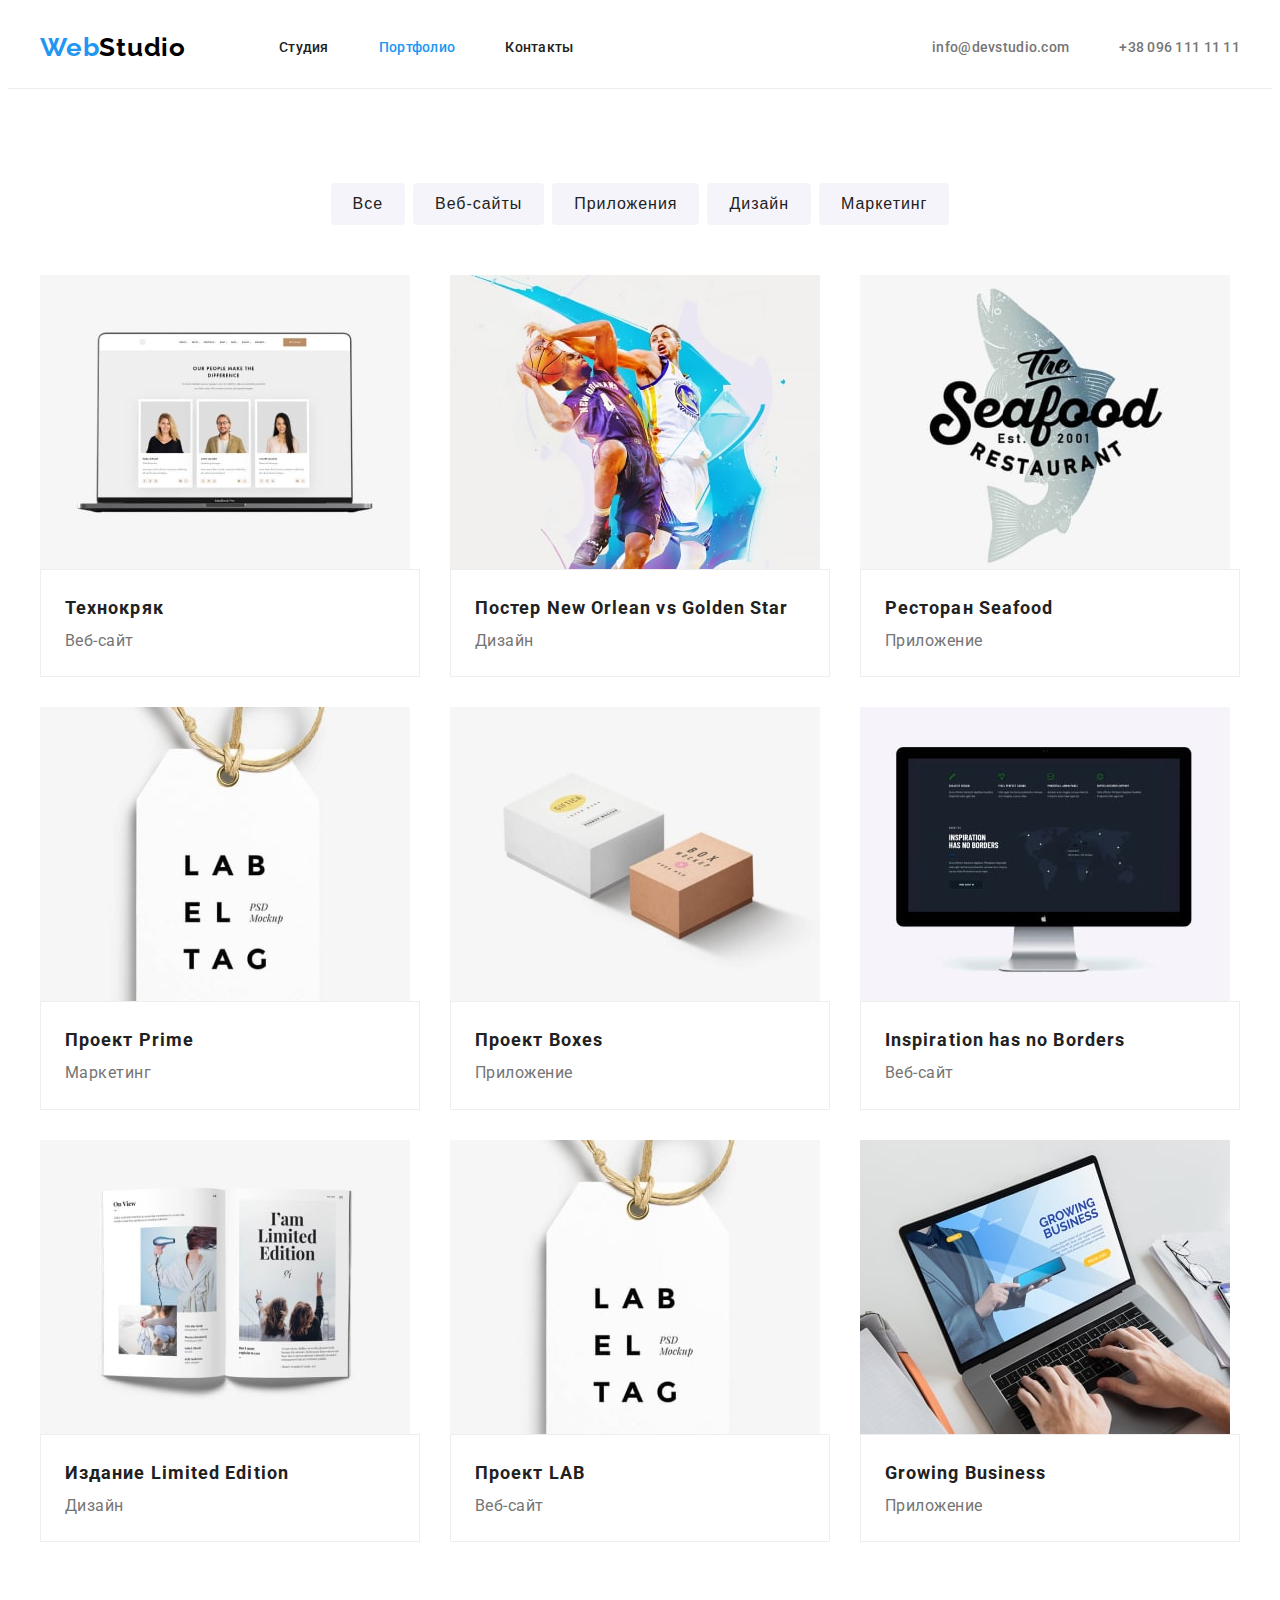
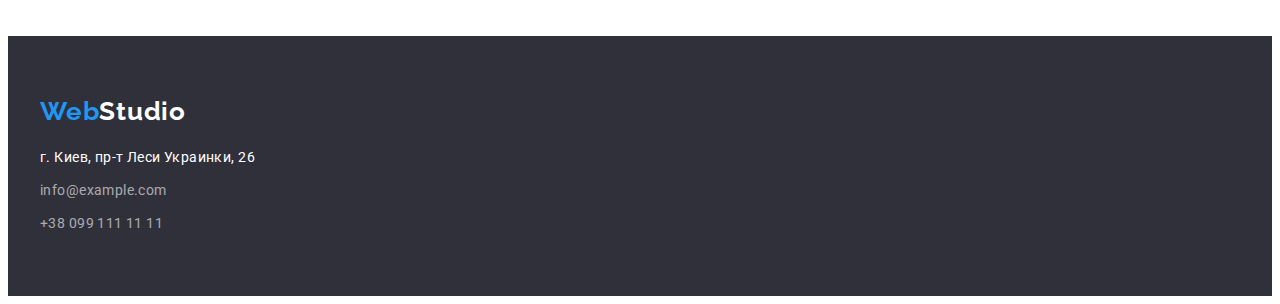
==== portfolio.html @ 969fdd26 "сверстана секция Постоянные клиенты, добавлены иконки в секцию Особенности компании" ====
<!DOCTYPE html>
<html lang="ru">

<head>
    <meta charset="UTF-8">
    <meta http-equiv="X-UA-Compatible" content="IE=edge">
    <meta name="viewport" content="width=device-width, initial-scale=1.0">
    <title>WebStudio</title>
<link rel="preconnect" href="https://fonts.googleapis.com">
<link rel="preconnect" href="https://fonts.gstatic.com" crossorigin>
<link href="https://fonts.googleapis.com/css2?family=Raleway:wght@700&family=Roboto:ital,wght@0,500;0,700;0,900;1,400&display=swap"
    rel="stylesheet">
<link rel="stylesheet" href="https://cdnjs.cloudflare.com/ajax/libs/modern-normalize/1.1.0/modern-normalize.min.css"
    integrity="sha512-wpPYUAdjBVSE4KJnH1VR1HeZfpl1ub8YT/NKx4PuQ5NmX2tKuGu6U/JRp5y+Y8XG2tV+wKQpNHVUX03MfMFn9Q=="
    crossorigin="anonymous" referrerpolicy="no-referrer" />
<link rel="stylesheet" href="./css/style.css">
</head>
<body>
    <header class="header">
        <div class="container container-nav">
            <nav class="main-nav">
                <a class="logo logo-hd link" href="./index.html"><span class="logo-col">Web</span>Studio
                    <!-- <img src="./images/logo.svg" alt="Логотип компании"> -->
                </a>
                <ul class="main-nav-list item">
                    <li class="nav-item"><a class="nav-link link " href="./index.html">Студия</a></li>
                    <li class="nav-item"><a class="nav-link link active" href="./portfolio.html">Портфолио</a></li>
                    <li class="nav-item"><a class="nav-link link" href="">Контакты</a></li>
                </ul>
            </nav>
            <ul class="nav-contact item">
                <li class="nav-cont-item"><a class="nav-cont-link link"
                        href="mailto:info@devstudio.com">info@devstudio.com</a></li>
                <li class="nav-cont-item"><a class="nav-cont-link link" href="tel:+380961111111">+38 096 111 11 11</a>
                </li>
            </ul>
        </div>
    </header>
    <main>
        <section class="section">
            <div class="container">
                <h1 class="visually-hidden">Портфолио</h1><!--Скрыть стилями-->
                <ul class="filter item">
                    <li class="filter-item">
                        <button class="btn btn-filter" type="button">Все</button>
                    </li>
                    <li class="filter-item">
                        <button class="btn btn-filter" type="button">Веб-сайты</button>
                    </li>
                    <li class="filter-item">
                        <button class="btn btn-filter" type="button">Приложения</button>
                    </li>
                    <li class="filter-item">
                        <button class="btn btn-filter" type="button">Дизайн</button>
                    </li>
                    <li class="filter-item">
                        <button class="btn btn-filter" type="button">Маркетинг</button>
                    </li>
                </ul>
                <ul class="gallery item">
                    <li class="gallery-item">
                        <a class="gallery-link link" href="">
                            <img src="./images/portfolio/web-site-min.jpg" alt="Технокряк" width="370" height="294">
                            <div class="gal-text-box">
                                <h2 class="category-title">Технокряк</h2>
                                <p class="category">Веб-сайт</p>
                            </div>
                        </a>
                    </li>
                    <li class="gallery-item">
                        <a class="gallery-link link" href="">
                            <img src="./images/portfolio/new-orlean-vs-golden-star-min.jpg" alt="Постер New Orlean vs Golden Star"
                                width="370" height="294">
                            <div class="gal-text-box">
                                <h2 class="category-title">Постер New Orlean vs Golden Star</h2>
                                <p class="category">Дизайн</p>
                            </div>                         
                        </a>
                    </li>
                    <li class="gallery-item">
                        <a class="gallery-link link" href="">
                            <img src="./images/portfolio/seafood-min.jpg" alt="Ресторан Seafood" width="370" height="294">
                            <div class="gal-text-box">
                                <h2 class="category-title">Ресторан Seafood</h2>
                                <p class="category">Приложение</p>
                            </div>
                        </a>
                    </li>
                    <li class="gallery-item">
                        <a class="gallery-link link" href="">
                            <img src="./images/portfolio/project-lab-min.jpg" alt="Проект Prime" width="370" height="294">
                            <div class="gal-text-box">
                                <h2 class="category-title">Проект Prime</h2>
                                <p class="category">Маркетинг</p>
                            </div>                            
                        </a>
                    </li>
                    <li class="gallery-item">
                        <a class="gallery-link link" href="">
                            <img src="./images/portfolio/app-boxes-min.jpg" alt="Проект Boxes" width="370" height="294">
                            <div class="gal-text-box">
                                <h2 class="category-title">Проект Boxes</h2>
                                <p class="category">Приложение</p>
                            </div>
                        </a>
                    </li>
                    <li class="gallery-item">
                        <a class="gallery-link link" href="">
                            <img src="./images/portfolio/inspiration-has-no-borders-min.jpg" alt="Inspiration has no Borders"
                                width="370" height="294">
                            <div class="gal-text-box">
                                <h2 class="category-title">Inspiration has no Borders</h2>
                                <p class="category">Веб-сайт</p>
                            </div>                           
                        </a>
                    </li>
                    <li class="gallery-item">
                        <a class="gallery-link link" href="">
                            <img src="./images/portfolio/limited-edition-min.jpg" alt="Издание Limited Edition" width="370"
                                height="294">
                            <div class="gal-text-box">
                                <h2 class="category-title">Издание Limited Edition</h2>
                                <p class="category">Дизайн</p>
                            </div>                         
                        </a>
                    </li>
                    <li class="gallery-item">
                        <a class="gallery-link link" href="">
                            <img src="./images/portfolio/project-lab-min.jpg" alt="Проект LAB" width="370" height="294">
                            <div class="gal-text-box">
                                <h2 class="category-title">Проект LAB</h2>
                                <p class="category">Веб-сайт</p>
                            </div>                           
                        </a>
                    </li>
                    <li class="gallery-item">
                        <a class="gallery-link link" href="">
                            <img src="./images/portfolio/growing-business-min.jpg" alt="Growing Business" width="370" height="294">
                            <div class="gal-text-box">
                                <h2 class="category-title">Growing Business</h2>
                                <p class="category">Приложение</p>
                            </div>
                        </a>
                    </li>
                </ul>
            </div>
        </section>
    </main>
    <footer class="footer">
        <div class="container">
            <a class="logo ft-logo link" href=""><span class="logo-col">Web</span>Studio
                <!-- <img src="./images/logo.svg" alt="Логотип компании"> -->
            </a>
            <address class="reset">
                <ul class="item">
                    <li class="footer-item">
                        <p class="location">г. Киев, пр-т Леси Украинки, 26</p>
                    </li>
                    <li class="footer-item">
                        <a class="ft-contacts link" href="mailto:info@example.com">info@example.com</a>
                    </li>
                    <li class="footer-item">
                        <a class="ft-contacts link" href="tel:+380991111111">+38 099 111 11 11</a>
                    </li>
                </ul>
            </address>
        </div>
    </footer>
</body>

</html>
---- css/style.css ----
:root {
  --decorative-color-text: #2196f3;
  --main-color-text: #757575;
  --main-color-title: #212121;
}

body {
  font-family: "Roboto", sans-serif;
  color: var(--main-color-title);
  overflow-x: hidden;
}
h1,
h2,
h3,
h4,
h5,
h6,
p {
  margin-top: 0;
  margin-bottom: 0;
}
ul {
  margin-top: 0;
  margin-bottom: 0;
  padding-left: 0;
}
img {
  display: block;
  max-width: 100%;
  height: auto;
}
.item {
  list-style-type: none;
}
.link {
  text-decoration: none;
}
.reset {
  font-style: normal;
}
/* Скивает заголовки, которых нет в макете */
.visually-hidden {
  position: absolute;
  width: 1px;
  height: 1px;
  margin: -1px;
  padding: 0;
  overflow: hidden;
  border: 0;
  clip: rect(0 0 0 0);
}
/* End. Скивает заголовки, которых нет в макете */
.container {
  width: 1200px;
  margin: 0 auto;
  padding-left: 15px;
  padding-right: 15px;
}
.section {
  padding: 94px 0;
}
.logo {
  display: block;
  font-family: Raleway;
  font-weight: 700;
  font-size: 26px;
  letter-spacing: 0.03em;
}
.logo-hd {
  padding-top: 24px;
  padding-bottom: 25px;
  margin-right: 93px;
  color: #000;
}
.logo-col {
  color: var(--decorative-color-text);
}
.ft-logo {
  margin-bottom: 20px;
  color: #ffffff;
}
.btn {
  display: block;
  font-weight: 700;
  font-size: 16px;
  line-height: 1.87;
  letter-spacing: 0.06em;
  text-align: center;
  border-radius: 4px;
  border: transparent;
  cursor: pointer;
}
.btn-main {
  margin: 0 auto;
  padding: 10px 32px;
  color: #ffffff;
  background: var(--decorative-color-text);
}
.btn-main:hover,
.btn-main:focus {
  background-color: #fff;
  color: var(--decorative-color-text);
  box-shadow: 0px 4px 4px rgba(0, 0, 0, 0.15);
  border-radius: 4px;
}
.btn-filter {
  font-weight: 500;
  padding: 6px 22px;
  color: var(--main-color-title);
  background: #f5f4fa;
}
.btn-filter:focus,
.btn-filter:hover {
  color: #fff;
  background: var(--decorative-color-text);
  box-shadow: 0px 3px 1px rgba(0, 0, 0, 0.1), 0px 1px 2px rgba(0, 0, 0, 0.08),
    0px 2px 2px rgba(0, 0, 0, 0.12);
  border-radius: 4px;
}
/* ---------------HEADER----------------- */
.header {
  border-bottom: 1px solid #ececec;
}
.container-nav {
  display: flex;
  align-items: center;
}
.main-nav {
  display: flex;
  align-items: center;
}
.main-nav-list {
  display: flex;
}
.nav-item:not(:last-child) {
  margin-right: 50px;
}
.nav-link {
  display: block;
  padding-top: 32px;
  padding-bottom: 32px;

  font-weight: 500;
  font-size: 14px;
  line-height: 1.14;
  letter-spacing: 0.02em;
  color: var(--main-color-title);
}
.nav-link:hover,
.nav-link:focus,
.nav-cont-link:hover,
.nav-cont-link:focus {
  color: var(--decorative-color-text);
}
.active {
  color: var(--decorative-color-text);
}
.nav-contact {
  display: flex;
  margin-left: auto;
}
.nav-contact .nav-cont-item + .nav-cont-item {
  margin-left: 50px;
}
.nav-cont-link {
  display: block;
  padding-top: 32px;
  padding-bottom: 32px;

  font-weight: 500;
  font-size: 14px;
  line-height: 1.14;
  letter-spacing: 0.02em;
  color: var(--main-color-text);
}

/* -------------END.HEADER--------------- */
/* ------------Section HERO-------------- */
.hero {
  min-width: 1600px;
  height: 600px;
  margin-left: auto;
  margin-right: auto;
  background-color: #8689a5;
  background-image: linear-gradient(
      rgba(47, 48, 58, 0.4),
      rgba(47, 48, 58, 0.4)
    ),
    url(../images/bg-img-min.jpg);
  background-size: cover;
  background-position: center;
  background-repeat: no-repeat;
  padding: 200px 0;
}

.main-title {
  margin-bottom: 30px;
  text-align: center;
  font-weight: 900;
  font-size: 44px;
  line-height: 1.36;
  letter-spacing: 0.06em;
  text-transform: uppercase;
  color: #ffffff;
}
/* ----------End.Section HERO------------ */
/* ----------Section features------------ */
.features-list {
  display: flex;
}
.features-item:not(:last-child) {
  margin-right: 30px;
}
.features-cart {
  width: 270px;
  height: 120px;
  margin-bottom: 30px;
  padding: 25px 100px;
  background: #f5f4fa;
  border-radius: 4px;
}
.icon-features {
  width: 70px;
  height: 70px;
}
.features-title {
  margin-bottom: 10px;
  font-weight: 700;
  font-size: 14px;
  line-height: 1.14;
  letter-spacing: 0.03em;
  text-transform: uppercase;
}
.features-text {
  font-size: 14px;
  line-height: 1.71;
  letter-spacing: 0.03em;
  color: var(--main-color-text);
}
/* --------End.Section features---------- */
/* ---------Section our work -------------*/
.work-section {
  padding-top: 0;
}
.our-work-title {
  margin-bottom: 50px;
  font-weight: 700;
  font-size: 36px;
  line-height: 1.17;
  letter-spacing: 0.03em;
  text-align: center;
}
.our-work-list {
  display: flex;
}
.our-work-item:not(:last-child) {
  margin-right: 30px;
}
/* ---------End.Section our work -------------*/
/* ------------Section our team --------------*/
.our-team {
  background-color: #f5f4fa;
}
.our-team-title {
  margin-bottom: 50px;
  font-weight: 700;
  font-size: 36px;
  line-height: 1.71;
  letter-spacing: 0.03em;
  text-align: center;
}
.team-list {
  display: flex;
  flex-wrap: wrap;
  margin-left: -30px;
}
.team-item {
  background-color: #fff;
  margin-left: 30px;
  box-shadow: 0px 1px 3px rgba(0, 0, 0, 0.12), 0px 1px 1px rgba(0, 0, 0, 0.14),
    0px 2px 1px rgba(0, 0, 0, 0.2);
  border-radius: 0px 0px 4px 4px;
}
.card-text {
  padding-top: 30px;
  padding-bottom: 30px;
  text-align: center;
}
.team-title {
  margin-bottom: 10px;
  font-weight: 500;
  font-size: 16px;
  line-height: 1.19;
  letter-spacing: 0.03em;
}
.team-text {
  font-size: 16px;
  line-height: 1.19;
  letter-spacing: 0.03em;
  color: var(--main-color-text);
}
/* ---------End.Section our team -------------*/
/* ------------Section Clients--------------- */
.client-title {
  font-weight: 700;
  font-size: 36px;
  line-height: 42px;
  text-align: center;
  letter-spacing: 0.03em;
  margin-bottom: 50px;
}
.client-list {
  display: flex;
}
.client-link {
  display: block;
  width: 170px;
  height: 92px;
  border: 1px solid #afb1b8;
  box-sizing: border-box;
  border-radius: 4px;
  cursor: pointer;
  padding: 16px 32px;
  fill: #afb1b8;
}
.client-item:not(:last-child) {
  margin-right: 30px;
}
.icon-client {
  width: 106px;
  height: 60px;
}
.client-link:focus,
.client-link:hover {
  border: 1px solid var(--decorative-color-text);
  fill: var(--decorative-color-text);
}
/* .icon-client:hover,
.icon-client:focus {
  fill: var(--decorative-color-text);
} */

/* ---------End.Section Clients-------------- */
/* ----------------FOOTER-------------------- */
.footer {
  background-color: #2f303a;
  padding: 60px 0;
}
.footer-item:not(:last-child) {
  margin-bottom: 9px;
}
.location {
  font-size: 14px;
  line-height: 1.71;
  letter-spacing: 0.03em;
  color: #ffffff;
}
.ft-contacts {
  font-size: 14px;
  line-height: 1.71;
  letter-spacing: 0.03em;
  color: rgba(255, 255, 255, 0.6);
}
.ft-contacts:hover,
.ft-contacts:focus {
  color: var(--decorative-color-text);
}
/* --------------End.FOOTER------------------ */
/* ------------Page Portfolio---------------- */
.filter {
  display: flex;
  justify-content: center;
  margin-bottom: 50px;
}
.filter-item:not(:last-child) {
  margin-right: 8px;
}
.gallery {
  display: flex;
  flex-wrap: wrap;
  margin-left: -30px;
  margin-bottom: -30px;
}
.gallery > .gallery-item {
  flex-basis: calc(100% / 3 - 30px);
  margin-left: 30px;
  margin-bottom: 30px;
}
.gallery-item:hover,
.gallery-item:focus {
  box-shadow: 0px 1px 1px rgba(0, 0, 0, 0.12), 0px 4px 4px rgba(0, 0, 0, 0.06),
    1px 4px 6px rgba(0, 0, 0, 0.16);
}
.gal-text-box {
  padding: 20px 24px;
  border: 1px solid #eeeeee;
  box-sizing: border-box;
}
.category-title {
  font-weight: 700;
  font-size: 18px;
  line-height: 2;
  letter-spacing: 0.06em;
  color: var(--main-color-title);
}
.category {
  font-size: 16px;
  line-height: 1.9;
  letter-spacing: 0.03em;
  color: var(--main-color-text);
}
/* ----------End. Page Portfolio------------- */
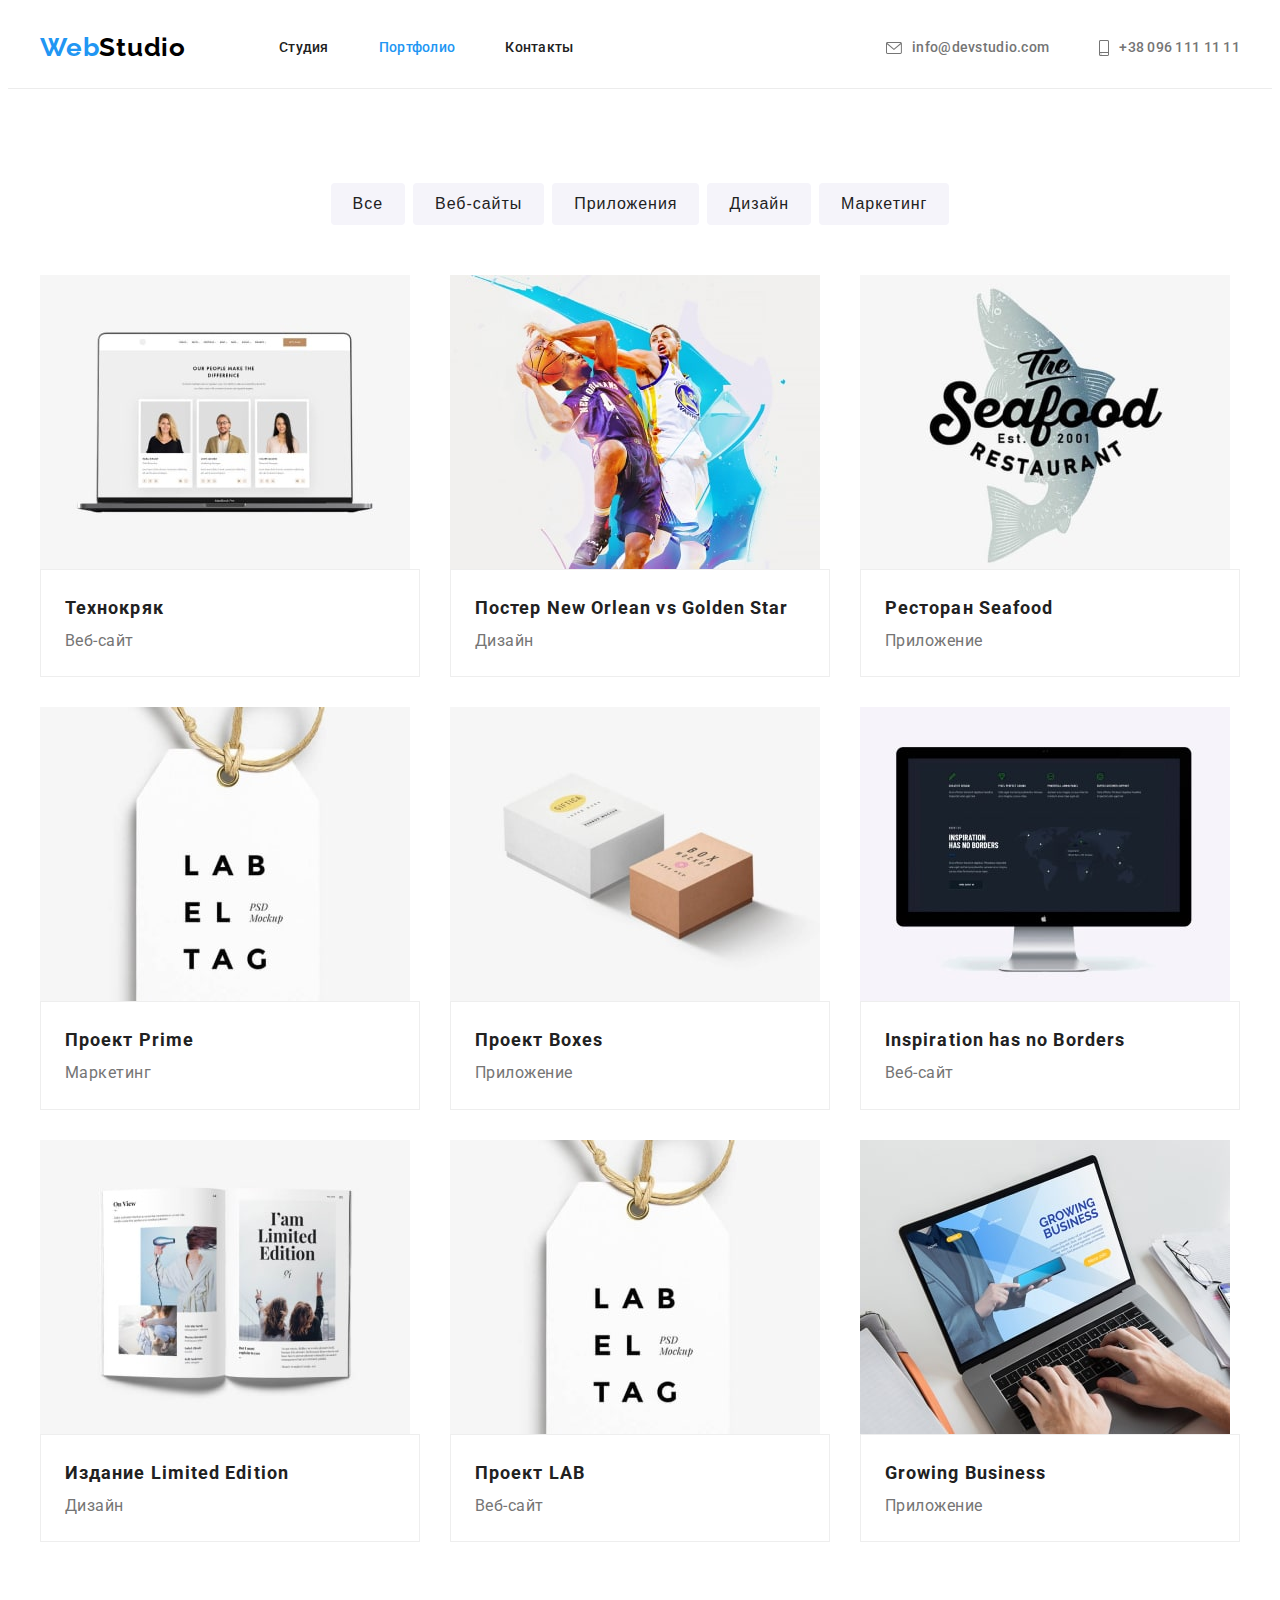
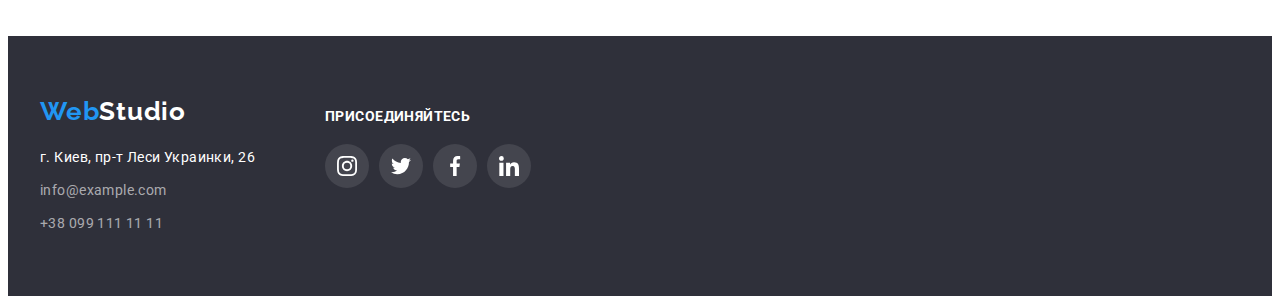
==== commit 8e1a6128: "Добавлены соцсети" ====
--- a/portfolio.html
+++ b/portfolio.html
@@ -16,31 +16,43 @@
 <link rel="stylesheet" href="./css/style.css">
 </head>
 <body>
-    <header class="header">
-        <div class="container container-nav">
-            <nav class="main-nav">
-                <a class="logo logo-hd link" href="./index.html"><span class="logo-col">Web</span>Studio
-                    <!-- <img src="./images/logo.svg" alt="Логотип компании"> -->
+<header class="header">
+    <div class="container container-nav">
+        <nav class="main-nav">
+            <a class="logo logo-hd" href="./index.html"><span class="logo-col">Web</span>Studio
+                <!-- <img src="./images/logo.svg" alt="Логотип компании"> -->
+            </a>
+            <ul class="main-nav-list">
+                <li class="nav-item"><a class="nav-link" href="./index.html">Студия</a></li>
+                <li class="nav-item"><a class="nav-link active" href="./portfolio.html">Портфолио</a></li>
+                <li class="nav-item"><a class="nav-link" href="">Контакты</a></li>
+            </ul>
+        </nav>
+        <ul class="nav-contact">
+            <li class="nav-cont-item">
+                <a class="nav-cont-link" href="mailto:info@devstudio.com">
+                    <svg class="nav-icon-mail">
+                        <use href="./images/icon-sprite.svg#icon-envelope"></use>
+                    </svg>
+                    info@devstudio.com
                 </a>
-                <ul class="main-nav-list item">
-                    <li class="nav-item"><a class="nav-link link " href="./index.html">Студия</a></li>
-                    <li class="nav-item"><a class="nav-link link active" href="./portfolio.html">Портфолио</a></li>
-                    <li class="nav-item"><a class="nav-link link" href="">Контакты</a></li>
-                </ul>
-            </nav>
-            <ul class="nav-contact item">
-                <li class="nav-cont-item"><a class="nav-cont-link link"
-                        href="mailto:info@devstudio.com">info@devstudio.com</a></li>
-                <li class="nav-cont-item"><a class="nav-cont-link link" href="tel:+380961111111">+38 096 111 11 11</a>
-                </li>
-            </ul>
-        </div>
-    </header>
+            </li>
+            <li class="nav-cont-item">
+                <a class="nav-cont-link" href="tel:+380961111111">
+                    <svg class="nav-icon-tel">
+                        <use href="./images/icon-sprite.svg#icon-smartphone"></use>
+                    </svg>
+                    +38 096 111 11 11
+                </a>
+            </li>
+        </ul>
+    </div>
+</header>
     <main>
         <section class="section">
             <div class="container">
                 <h1 class="visually-hidden">Портфолио</h1><!--Скрыть стилями-->
-                <ul class="filter item">
+                <ul class="filter">
                     <li class="filter-item">
                         <button class="btn btn-filter" type="button">Все</button>
                     </li>
@@ -57,9 +69,9 @@
                         <button class="btn btn-filter" type="button">Маркетинг</button>
                     </li>
                 </ul>
-                <ul class="gallery item">
-                    <li class="gallery-item">
-                        <a class="gallery-link link" href="">
+                <ul class="gallery">
+                    <li class="gallery-item">
+                        <a class="gallery-link" href="">
                             <img src="./images/portfolio/web-site-min.jpg" alt="Технокряк" width="370" height="294">
                             <div class="gal-text-box">
                                 <h2 class="category-title">Технокряк</h2>
@@ -68,7 +80,7 @@
                         </a>
                     </li>
                     <li class="gallery-item">
-                        <a class="gallery-link link" href="">
+                        <a class="gallery-link" href="">
                             <img src="./images/portfolio/new-orlean-vs-golden-star-min.jpg" alt="Постер New Orlean vs Golden Star"
                                 width="370" height="294">
                             <div class="gal-text-box">
@@ -78,7 +90,7 @@
                         </a>
                     </li>
                     <li class="gallery-item">
-                        <a class="gallery-link link" href="">
+                        <a class="gallery-link" href="">
                             <img src="./images/portfolio/seafood-min.jpg" alt="Ресторан Seafood" width="370" height="294">
                             <div class="gal-text-box">
                                 <h2 class="category-title">Ресторан Seafood</h2>
@@ -87,7 +99,7 @@
                         </a>
                     </li>
                     <li class="gallery-item">
-                        <a class="gallery-link link" href="">
+                        <a class="gallery-link" href="">
                             <img src="./images/portfolio/project-lab-min.jpg" alt="Проект Prime" width="370" height="294">
                             <div class="gal-text-box">
                                 <h2 class="category-title">Проект Prime</h2>
@@ -96,7 +108,7 @@
                         </a>
                     </li>
                     <li class="gallery-item">
-                        <a class="gallery-link link" href="">
+                        <a class="gallery-link" href="">
                             <img src="./images/portfolio/app-boxes-min.jpg" alt="Проект Boxes" width="370" height="294">
                             <div class="gal-text-box">
                                 <h2 class="category-title">Проект Boxes</h2>
@@ -105,7 +117,7 @@
                         </a>
                     </li>
                     <li class="gallery-item">
-                        <a class="gallery-link link" href="">
+                        <a class="gallery-link" href="">
                             <img src="./images/portfolio/inspiration-has-no-borders-min.jpg" alt="Inspiration has no Borders"
                                 width="370" height="294">
                             <div class="gal-text-box">
@@ -115,7 +127,7 @@
                         </a>
                     </li>
                     <li class="gallery-item">
-                        <a class="gallery-link link" href="">
+                        <a class="gallery-link" href="">
                             <img src="./images/portfolio/limited-edition-min.jpg" alt="Издание Limited Edition" width="370"
                                 height="294">
                             <div class="gal-text-box">
@@ -125,7 +137,7 @@
                         </a>
                     </li>
                     <li class="gallery-item">
-                        <a class="gallery-link link" href="">
+                        <a class="gallery-link" href="">
                             <img src="./images/portfolio/project-lab-min.jpg" alt="Проект LAB" width="370" height="294">
                             <div class="gal-text-box">
                                 <h2 class="category-title">Проект LAB</h2>
@@ -134,7 +146,7 @@
                         </a>
                     </li>
                     <li class="gallery-item">
-                        <a class="gallery-link link" href="">
+                        <a class="gallery-link" href="">
                             <img src="./images/portfolio/growing-business-min.jpg" alt="Growing Business" width="370" height="294">
                             <div class="gal-text-box">
                                 <h2 class="category-title">Growing Business</h2>
@@ -148,24 +160,60 @@
     </main>
     <footer class="footer">
         <div class="container">
-            <a class="logo ft-logo link" href=""><span class="logo-col">Web</span>Studio
-                <!-- <img src="./images/logo.svg" alt="Логотип компании"> -->
-            </a>
-            <address class="reset">
-                <ul class="item">
-                    <li class="footer-item">
-                        <p class="location">г. Киев, пр-т Леси Украинки, 26</p>
-                    </li>
-                    <li class="footer-item">
-                        <a class="ft-contacts link" href="mailto:info@example.com">info@example.com</a>
-                    </li>
-                    <li class="footer-item">
-                        <a class="ft-contacts link" href="tel:+380991111111">+38 099 111 11 11</a>
-                    </li>
-                </ul>
-            </address>
+            <ul class="footer-list">
+                <li class="footer-item">
+                    <a class="logo ft-logo" href="./index.html"><span class="logo-col">Web</span>Studio
+                        <!-- <img src="./images/logo.svg" alt="Логотип компании"> -->
+                    </a>
+                    <address>
+                        <ul>
+                            <li class="address-item">
+                                <p class="location">г. Киев, пр-т Леси Украинки, 26</p>
+                            </li>
+                            <li class="address-item">
+                                <a class="ft-contacts" href="mailto:info@example.com">info@example.com</a>
+                            </li>
+                            <li class="address-item">
+                                <a class="ft-contacts" href="tel:+380991111111">+38 099 111 11 11</a>
+                            </li>
+                        </ul>
+                    </address>
+                </li>
+                <li class="footer-item footer-social">
+                    <h2 class="footer-title">присоединяйтесь</h2>
+                    <ul class="social-list-footer">
+                        <li class="social-item-footer">
+                            <a class="social-link-footer" href="">
+                                <svg class="icon-social-footer">
+                                    <use href="./images/icon-sprite.svg#icon-instagram"></use>
+                                </svg>
+                            </a>
+                        </li>
+                        <li class="social-item-footer">
+                            <a class="social-link-footer" href="">
+                                <svg class="icon-social-footer">
+                                    <use href="./images/icon-sprite.svg#icon-twitter"></use>
+                                </svg>
+                            </a>
+                        </li>
+                        <li class="social-item-footer">
+                            <a class="social-link-footer" href="">
+                                <svg class="icon-social-footer">
+                                    <use href="./images/icon-sprite.svg#icon-facebook"></use>
+                                </svg>
+                            </a>
+                        </li>
+                        <li class="social-item-footer">
+                            <a class="social-link-footer" href="">
+                                <svg class="icon-social-footer">
+                                    <use href="./images/icon-sprite.svg#icon-linkedin"></use>
+                                </svg>
+                            </a>
+                        </li>
+                    </ul>
+                </li>
+            </ul>
         </div>
     </footer>
 </body>
-
 </html>--- a/css/style.css
+++ b/css/style.css
@@ -12,30 +12,26 @@
 h1,
 h2,
 h3,
-h4,
-h5,
-h6,
-p {
-  margin-top: 0;
-  margin-bottom: 0;
-}
+p,
 ul {
   margin-top: 0;
   margin-bottom: 0;
+}
+ul {
+  list-style-type: none;
   padding-left: 0;
+  font-size: 0;
+}
+a {
+  display: block;
+  text-decoration: none;
 }
 img {
   display: block;
   max-width: 100%;
   height: auto;
 }
-.item {
-  list-style-type: none;
-}
-.link {
-  text-decoration: none;
-}
-.reset {
+address {
   font-style: normal;
 }
 /* Скивает заголовки, которых нет в макете */
@@ -79,6 +75,14 @@
   margin-bottom: 20px;
   color: #ffffff;
 }
+.secondary-title {
+  margin-bottom: 50px;
+  font-weight: 700;
+  font-size: 36px;
+  line-height: 1.17;
+  letter-spacing: 0.03em;
+  text-align: center;
+}
 .btn {
   display: block;
   font-weight: 700;
@@ -98,8 +102,8 @@
 }
 .btn-main:hover,
 .btn-main:focus {
-  background-color: #fff;
-  color: var(--decorative-color-text);
+  background-color: #188ce8;
+  color: #fff;
   box-shadow: 0px 4px 4px rgba(0, 0, 0, 0.15);
   border-radius: 4px;
 }
@@ -136,10 +140,8 @@
   margin-right: 50px;
 }
 .nav-link {
-  display: block;
   padding-top: 32px;
   padding-bottom: 32px;
-
   font-weight: 500;
   font-size: 14px;
   line-height: 1.14;
@@ -162,16 +164,31 @@
 .nav-contact .nav-cont-item + .nav-cont-item {
   margin-left: 50px;
 }
+.nav-cont-item {
+  display: flex;
+}
 .nav-cont-link {
-  display: block;
+  display: flex;
+  align-items: center;
   padding-top: 32px;
   padding-bottom: 32px;
-
   font-weight: 500;
   font-size: 14px;
   line-height: 1.14;
   letter-spacing: 0.02em;
   color: var(--main-color-text);
+}
+.nav-icon-mail {
+  fill: currentColor;
+  width: 16px;
+  height: 12px;
+  margin-right: 10px;
+}
+.nav-icon-tel {
+  fill: currentColor;
+  width: 10px;
+  height: 16px;
+  margin-right: 10px;
 }
 
 /* -------------END.HEADER--------------- */
@@ -212,10 +229,10 @@
   margin-right: 30px;
 }
 .features-cart {
-  width: 270px;
-  height: 120px;
+  display: flex;
+  justify-content: center;
   margin-bottom: 30px;
-  padding: 25px 100px;
+  padding: 25px 0;
   background: #f5f4fa;
   border-radius: 4px;
 }
@@ -242,14 +259,6 @@
 .work-section {
   padding-top: 0;
 }
-.our-work-title {
-  margin-bottom: 50px;
-  font-weight: 700;
-  font-size: 36px;
-  line-height: 1.17;
-  letter-spacing: 0.03em;
-  text-align: center;
-}
 .our-work-list {
   display: flex;
 }
@@ -260,14 +269,6 @@
 /* ------------Section our team --------------*/
 .our-team {
   background-color: #f5f4fa;
-}
-.our-team-title {
-  margin-bottom: 50px;
-  font-weight: 700;
-  font-size: 36px;
-  line-height: 1.71;
-  letter-spacing: 0.03em;
-  text-align: center;
 }
 .team-list {
   display: flex;
@@ -294,51 +295,63 @@
   letter-spacing: 0.03em;
 }
 .team-text {
+  margin-bottom: 16px;
   font-size: 16px;
   line-height: 1.19;
   letter-spacing: 0.03em;
   color: var(--main-color-text);
 }
+.social-item-team:not(:last-child) {
+  margin-right: 10px;
+}
+.social-list-team {
+  display: flex;
+  justify-content: center;
+}
+.social-link-team {
+  padding: 12px;
+  border-radius: 50%;
+  color: #afb1b8;
+}
+.social-link-team:hover,
+.social-link-team:focus {
+  border-radius: 50%;
+  background-color: var(--decorative-color-text);
+  color: #fff;
+}
+.icon-social-team {
+  width: 20px;
+  height: 20px;
+  fill: currentColor;
+}
 /* ---------End.Section our team -------------*/
 /* ------------Section Clients--------------- */
-.client-title {
-  font-weight: 700;
-  font-size: 36px;
-  line-height: 42px;
-  text-align: center;
-  letter-spacing: 0.03em;
-  margin-bottom: 50px;
-}
 .client-list {
   display: flex;
 }
 .client-link {
-  display: block;
+  display: flex;
+  justify-content: center;
   width: 170px;
-  height: 92px;
   border: 1px solid #afb1b8;
   box-sizing: border-box;
   border-radius: 4px;
-  cursor: pointer;
-  padding: 16px 32px;
-  fill: #afb1b8;
+  padding: 16px 0;
+  color: #afb1b8;
 }
 .client-item:not(:last-child) {
   margin-right: 30px;
 }
 .icon-client {
+  fill: currentColor;
   width: 106px;
   height: 60px;
 }
 .client-link:focus,
 .client-link:hover {
   border: 1px solid var(--decorative-color-text);
-  fill: var(--decorative-color-text);
-}
-/* .icon-client:hover,
-.icon-client:focus {
-  fill: var(--decorative-color-text);
-} */
+  color: var(--decorative-color-text);
+}
 
 /* ---------End.Section Clients-------------- */
 /* ----------------FOOTER-------------------- */
@@ -346,7 +359,50 @@
   background-color: #2f303a;
   padding: 60px 0;
 }
+/* ----------footer cocial------- */
+.footer-list {
+  display: flex;
+}
 .footer-item:not(:last-child) {
+  margin-right: 70px;
+}
+.footer-social {
+  padding-top: 12px;
+}
+.footer-title {
+  margin-bottom: 20px;
+  font-weight: 700;
+  font-size: 14px;
+  line-height: 16px;
+  letter-spacing: 0.03em;
+  text-transform: uppercase;
+  color: #ffffff;
+}
+.social-item-footer:not(:last-child) {
+  margin-right: 10px;
+}
+.social-list-footer {
+  display: flex;
+  justify-content: center;
+}
+.social-link-footer {
+  padding: 12px;
+  border-radius: 50%;
+  color: #fff;
+  background: rgba(255, 255, 255, 0.1);
+}
+.social-link-footer:hover,
+.social-link-footer:focus {
+  border-radius: 50%;
+  background-color: var(--decorative-color-text);
+}
+.icon-social-footer {
+  width: 20px;
+  height: 20px;
+  fill: currentColor;
+}
+/* ----------END.footer cocial------- */
+.address-item:not(:last-child) {
   margin-bottom: 9px;
 }
 .location {
@@ -386,8 +442,8 @@
   margin-left: 30px;
   margin-bottom: 30px;
 }
-.gallery-item:hover,
-.gallery-item:focus {
+.gallery-link:hover,
+.gallery-link:focus {
   box-shadow: 0px 1px 1px rgba(0, 0, 0, 0.12), 0px 4px 4px rgba(0, 0, 0, 0.06),
     1px 4px 6px rgba(0, 0, 0, 0.16);
 }
